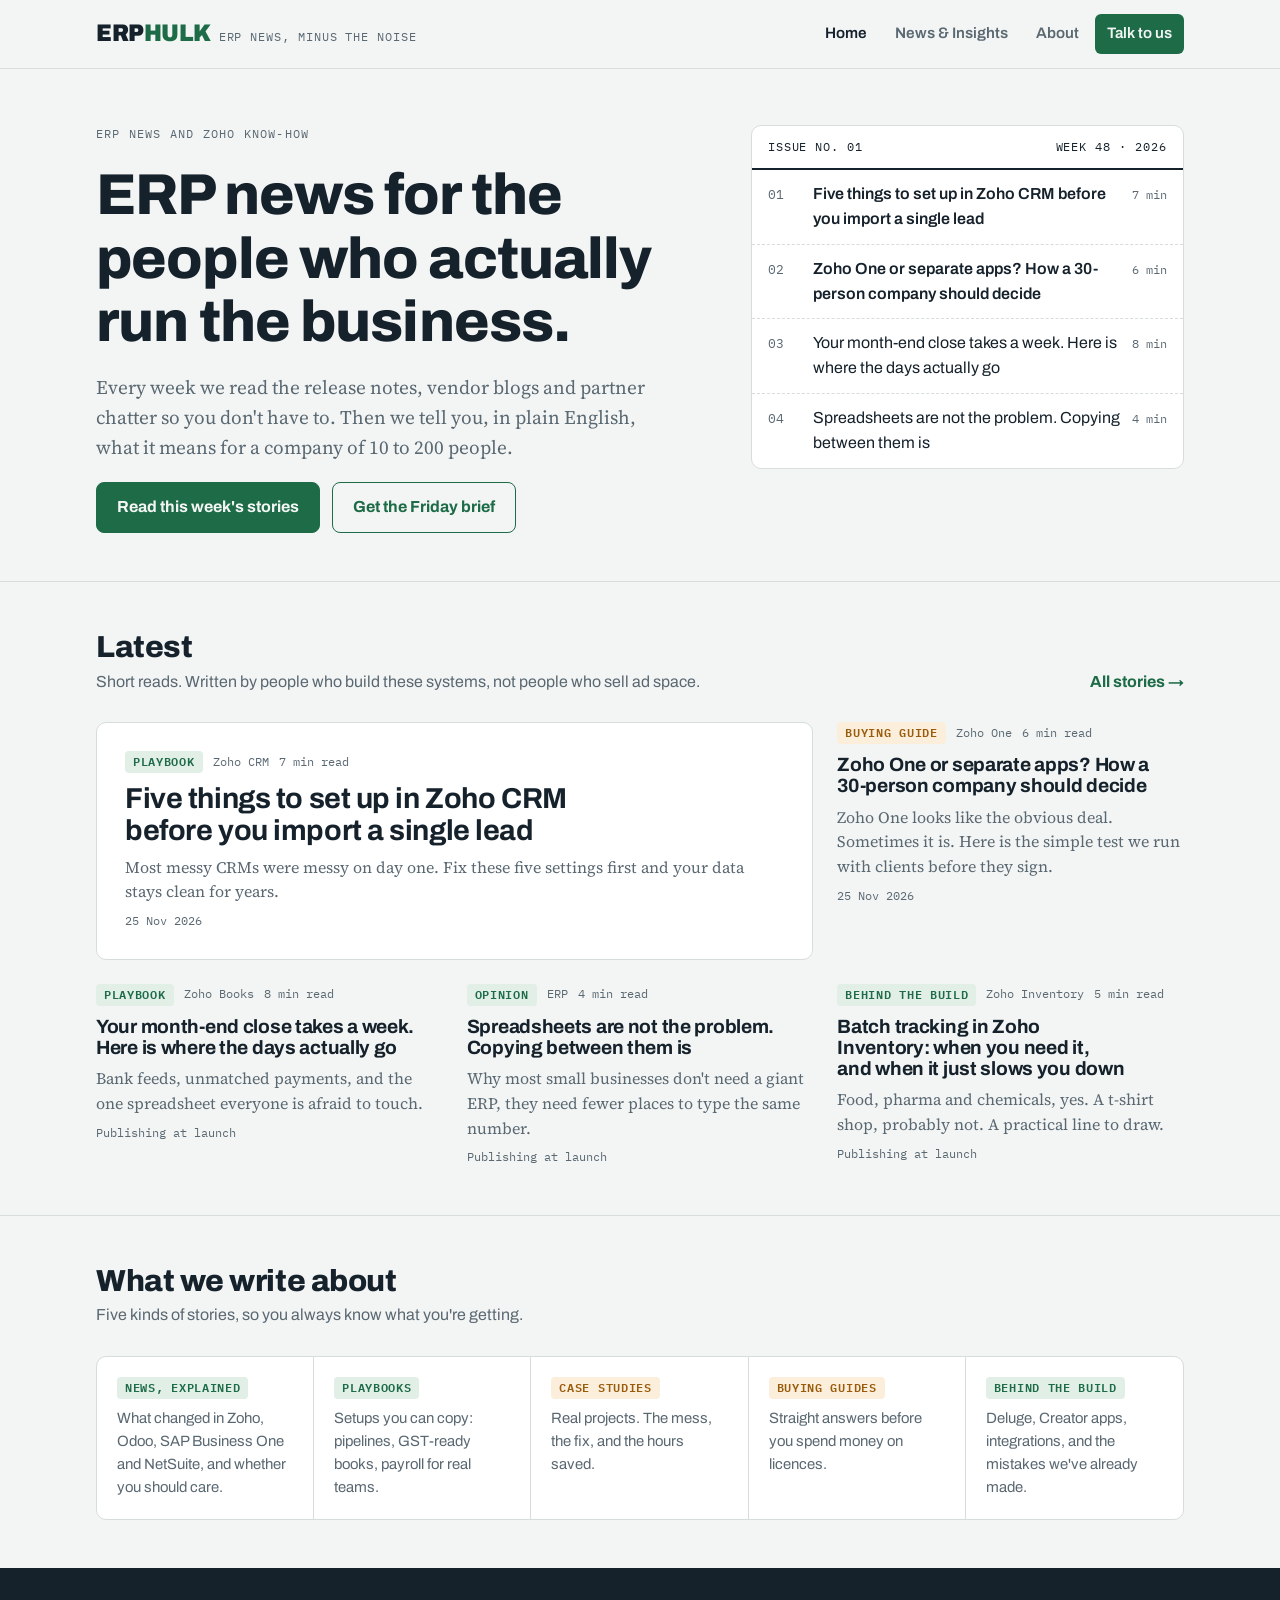
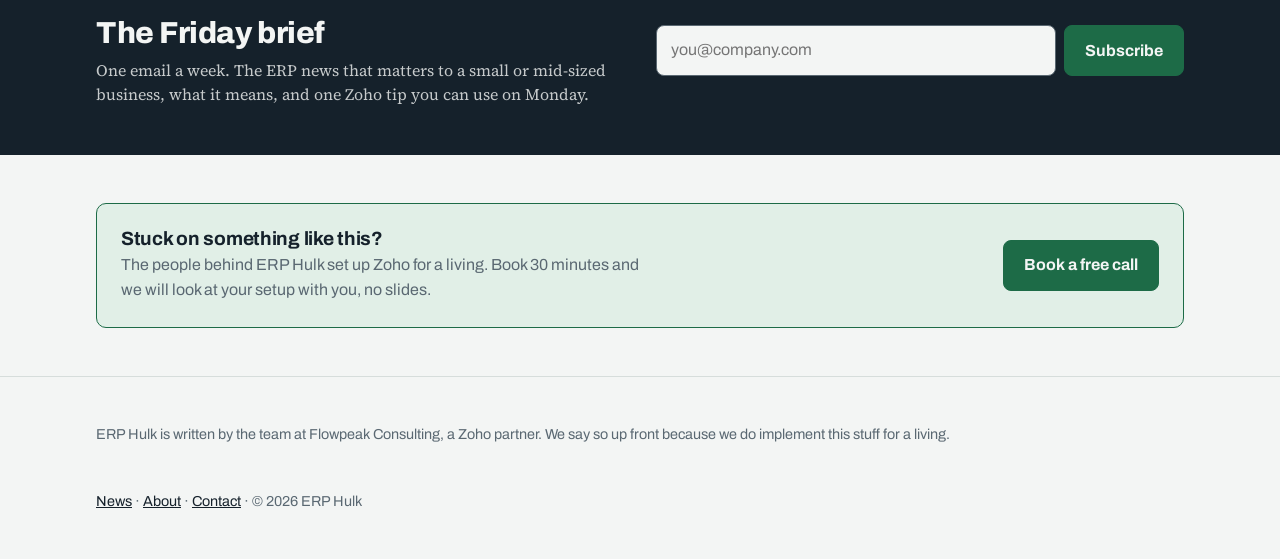
==== index.html @ 2a6e20d2 "Launch ERP Hulk site v1 Co-Authored-By: Claude Opus 5.5 <noreply@anthropic.com> Claude-Session: http" ====
<!doctype html> <html lang='en'> <head> <meta charset='utf-8'> <meta name='viewport' content='width=device-width, initial-scale=1, viewport-fit=cover'> <title>ERP Hulk</title> <meta name='description' content='Plain-English ERP news and Zoho know-how for small and mid-sized businesses.'> <link rel='preconnect' href='https://fonts.googleapis.com'><link rel='preconnect' href='https://fonts.gstatic.com' crossorigin><link rel='stylesheet' href='https://fonts.googleapis.com/css2?family=Archivo:wdth,wght@75..125,400..900&family=IBM+Plex+Mono:wght@400;600&family=Source+Serif+4:opsz,wght@8..60,400;8..60,600&display=swap'> <link rel='stylesheet' href='styles.css'> </head> <body> <header class='site-header'><div class='wrap'> <a class='logo' href='index.html'><span class='logo-mark'>ERP<span>HULK</span></span><span class='logo-tag'>ERP news, minus the noise</span></a> <nav class='nav' aria-label='Main'><a href='index.html' aria-current='page'>Home</a><a href='news.html'>News & Insights</a><a href='about.html'>About</a><a class='nav-cta' href='contact.html'>Talk to us</a></nav> </div></header> <main> <section class='hero'><div class='wrap'> <div class='hero-copy'> <span class='eyebrow'>ERP news and Zoho know-how</span> <h1>ERP news for the people who actually run the business.</h1> <p class='lede'>Every week we read the release notes, vendor blogs and partner chatter so you don't have to. Then we tell you, in plain English, what it means for a company of 10 to 200 people.</p> <div class='hero-actions'><a class='btn btn-primary' href='news.html'>Read this week's stories</a><a class='btn btn-ghost' href='#brief'>Get the Friday brief</a></div> </div> <div class='ledger' aria-label='This issue'> <div class='ledger-head'><span>Issue No. 01</span><span>Week 48 · 2026</span></div> <ol><li><span class='no'>01</span><a href='zoho-crm-before-you-import.html'>Five things to set up in Zoho CRM before you import a single lead</a><span class='min'>7 min</span></li><li><span class='no'>02</span><a href='zoho-one-or-separate-apps.html'>Zoho One or separate apps? How a 30-person company should decide</a><span class='min'>6 min</span></li><li><span class='no'>03</span><span>Your month-end close takes a week. Here is where the days actually go</span><span class='min'>8 min</span></li><li><span class='no'>04</span><span>Spreadsheets are not the problem. Copying between them is</span><span class='min'>4 min</span></li></ol> </div> </div></section> <section class='section'><div class='wrap'> <div class='section-head'><div><h2>Latest</h2><p>Short reads. Written by people who build these systems, not people who sell ad space.</p></div><a class='link-arrow' href='news.html'>All stories →</a></div> <div class='grid'> <article class='story story-feature' data-pillar='playbooks'> <div class='meta'><span class='tag'>Playbook</span><span>Zoho CRM</span><span>7 min read</span></div> <div class='story-body' style='display:grid;gap:8px;min-width:0'><h3><a href='zoho-crm-before-you-import.html'>Five things to set up in Zoho CRM before you import a single lead</a></h3><p>Most messy CRMs were messy on day one. Fix these five settings first and your data stays clean for years.</p><div class='meta'><span>25 Nov 2026</span></div></div> </article> <article class='story' data-pillar='guides'> <div class='meta'><span class='tag amber'>Buying guide</span><span>Zoho One</span><span>6 min read</span></div> <div class='story-body' style='display:grid;gap:8px;min-width:0'><h3><a href='zoho-one-or-separate-apps.html'>Zoho One or separate apps? How a 30-person company should decide</a></h3><p>Zoho One looks like the obvious deal. Sometimes it is. Here is the simple test we run with clients before they sign.</p><div class='meta'><span>25 Nov 2026</span></div></div> </article> <article class='story' data-pillar='playbooks'> <div class='meta'><span class='tag'>Playbook</span><span>Zoho Books</span><span>8 min read</span></div> <div class='story-body' style='display:grid;gap:8px;min-width:0'><h3>Your month-end close takes a week. Here is where the days actually go</h3><p>Bank feeds, unmatched payments, and the one spreadsheet everyone is afraid to touch.</p><div class='meta'><span>Publishing at launch</span></div></div> </article> <article class='story' data-pillar='news'> <div class='meta'><span class='tag'>Opinion</span><span>ERP</span><span>4 min read</span></div> <div class='story-body' style='display:grid;gap:8px;min-width:0'><h3>Spreadsheets are not the problem. Copying between them is</h3><p>Why most small businesses don't need a giant ERP, they need fewer places to type the same number.</p><div class='meta'><span>Publishing at launch</span></div></div> </article> <article class='story' data-pillar='build'> <div class='meta'><span class='tag'>Behind the build</span><span>Zoho Inventory</span><span>5 min read</span></div> <div class='story-body' style='display:grid;gap:8px;min-width:0'><h3>Batch tracking in Zoho Inventory: when you need it, and when it just slows you down</h3><p>Food, pharma and chemicals, yes. A t-shirt shop, probably not. A practical line to draw.</p><div class='meta'><span>Publishing at launch</span></div></div> </article> </div> </div></section> <section class='section'><div class='wrap'> <div class='section-head'><div><h2>What we write about</h2><p>Five kinds of stories, so you always know what you're getting.</p></div></div> <div class='pillars'> <div class='pillar'><span class='tag'>News, explained</span><p>What changed in Zoho, Odoo, SAP Business One and NetSuite, and whether you should care.</p></div> <div class='pillar'><span class='tag'>Playbooks</span><p>Setups you can copy: pipelines, GST-ready books, payroll for real teams.</p></div> <div class='pillar'><span class='tag amber'>Case studies</span><p>Real projects. The mess, the fix, and the hours saved.</p></div> <div class='pillar'><span class='tag amber'>Buying guides</span><p>Straight answers before you spend money on licences.</p></div> <div class='pillar'><span class='tag'>Behind the build</span><p>Deluge, Creator apps, integrations, and the mistakes we've already made.</p></div> </div> </div></section> <section class='band' aria-labelledby='brief'><div class='wrap'> <div><h2 id='brief'>The Friday brief</h2><p>One email a week. The ERP news that matters to a small or mid-sized business, what it means, and one Zoho tip you can use on Monday.</p></div> <div><form class='signup' data-demo='Sign-ups open at launch. Until then, follow ERP Hulk on LinkedIn.'> <label class='sr' for='brief-email' style='position:absolute;left:-9999px'>Work email</label> <input id='brief-email' type='email' required placeholder='you@company.com' autocomplete='email'> <button class='btn btn-primary' type='submit'>Subscribe</button> </form><p class='form-note' aria-live='polite'></p></div> </div></section> <section class='section' style='border-top:0'><div class='wrap'><aside class='help-box'> <div><h3>Stuck on something like this?</h3><p>The people behind ERP Hulk set up Zoho for a living. Book 30 minutes and we will look at your setup with you, no slides.</p></div> <a class='btn btn-primary' href='contact.html'>Book a free call</a> </aside></div></section> </main> <footer class='site-footer'><div class='wrap'> <p>ERP Hulk is written by the team at Flowpeak Consulting, a Zoho partner. We say so up front because we do implement this stuff for a living.</p> <p><a href='news.html'>News</a> · <a href='about.html'>About</a> · <a href='contact.html'>Contact</a> · © 2026 ERP Hulk</p> </div></footer> <script> document.querySelectorAll('form[data-demo]').forEach(function (f) { f.addEventListener('submit', function (e) { e.preventDefault(); var note = f.querySelector('.form-note') || f.parentElement.querySelector('.form-note'); if (note) note.textContent = f.getAttribute('data-demo'); f.reset(); }); }); var bar = document.querySelector('.filters'); if (bar) { bar.addEventListener('click', function (e) { var b = e.target.closest('button'); if (!b) return; bar.querySelectorAll('button').forEach(function (x) { x.setAttribute('aria-pressed', x === b ? 'true' : 'false'); }); var k = b.getAttribute('data-filter'); document.querySelectorAll('.list .story').forEach(function (s) { s.hidden = !(k === 'all' || s.getAttribute('data-pillar') === k); }); }); } </script> </body> </html>
---- styles.css ----
:root{--paper: #f3f5f4;--card: #ffffff;--ink: #15212b;--muted: #5a6872;--line: #d6dddb;--green: #1d6b47;--green-soft: #e1efe7;--amber: #9a5b0b;--amber-soft: #fbefdc;--font-display: 'Archivo','Arial Narrow',system-ui,sans-serif;--font-body: 'Source Serif 4',Georgia,'Times New Roman',serif;--font-ui: 'Archivo',system-ui,-apple-system,'Segoe UI',sans-serif;--font-mono: 'IBM Plex Mono',ui-monospace,Menlo,Consolas,monospace;--wrap: 1120px;}@media (prefers-color-scheme: dark){:root:not([data-theme='light']){--paper: #0f1619;--card: #162127;--ink: #e6ecea;--muted: #9aa8af;--line: #2a3a40;--green: #5fbf8d;--green-soft: #173327;--amber: #e3a54f;--amber-soft: #33270f;color-scheme: dark;}}:root[data-theme='dark']{--paper: #0f1619;--card: #162127;--ink: #e6ecea;--muted: #9aa8af;--line: #2a3a40;--green: #5fbf8d;--green-soft: #173327;--amber: #e3a54f;--amber-soft: #33270f;color-scheme: dark;}*{box-sizing: border-box;}html{-webkit-text-size-adjust: 100%;}body{margin: 0;background: var(--paper);color: var(--ink);font-family: var(--font-ui);font-size: 16px;line-height: 1.55;}img{max-width: 100%;}a{color: inherit;}a:focus-visible,button:focus-visible,input:focus-visible,select:focus-visible,textarea:focus-visible{outline: 3px solid var(--green);outline-offset: 2px;}.wrap{max-width: var(--wrap);margin: 0 auto;padding-left: max(16px,env(safe-area-inset-left,0px));padding-right: max(16px,env(safe-area-inset-right,0px));}.site-header{border-bottom: 1px solid var(--line);background: var(--paper);}.site-header .wrap{display: flex;align-items: center;justify-content: space-between;gap: 16px;flex-wrap: wrap;padding-block: 14px;}.logo{display: flex;align-items: baseline;gap: 8px;text-decoration: none;}.logo-mark{font-family: var(--font-display);font-weight: 900;font-size: 1.5rem;letter-spacing: -0.02em;font-stretch: 90%;}.logo-mark span{color: var(--green);}.logo-tag{font-family: var(--font-mono);font-size: 0.72rem;color: var(--muted);text-transform: uppercase;letter-spacing: 0.08em;}.nav{display: flex;gap: 4px;flex-wrap: wrap;}.nav a{text-decoration: none;padding: 8px 12px;border-radius: 6px;font-weight: 600;font-size: 0.95rem;color: var(--muted);}.nav a:hover{color: var(--ink);background: var(--card);}.nav a[aria-current='page']{color: var(--ink);}.nav a.nav-cta{background: var(--green);color: var(--paper);}.nav a.nav-cta:hover{background: var(--green);color: var(--paper);opacity: 0.9;}h1,h2,h3{font-family: var(--font-display);line-height: 1.1;text-wrap: balance;margin: 0;letter-spacing: -0.015em;}h1{font-size: clamp(2.1rem,5vw,3.6rem);font-weight: 800;}h2{font-size: clamp(1.4rem,2.6vw,1.9rem);font-weight: 800;}h3{font-size: 1.2rem;font-weight: 700;}.eyebrow{font-family: var(--font-mono);font-size: 0.75rem;text-transform: uppercase;letter-spacing: 0.1em;color: var(--muted);}.lede{font-family: var(--font-body);font-size: 1.2rem;color: var(--muted);max-width: 58ch;margin: 0;}.hero .wrap{display: grid;grid-template-columns: minmax(0,1.4fr) minmax(0,1fr);gap: 48px;padding-block: 56px 48px;align-items: start;}.hero-copy{display: grid;gap: 20px;min-width: 0;}.hero-actions{display: flex;gap: 12px;flex-wrap: wrap;}.btn{display: inline-flex;align-items: center;justify-content: center;gap: 8px;font-family: var(--font-ui);font-weight: 700;font-size: 1rem;padding: 12px 20px;border-radius: 8px;border: 1px solid var(--green);text-decoration: none;cursor: pointer;}.btn-primary{background: var(--green);color: var(--paper);}.btn-ghost{background: transparent;color: var(--green);}.btn:hover{opacity: 0.9;}.ledger{background: var(--card);border: 1px solid var(--line);border-radius: 10px;overflow: hidden;min-width: 0;}.ledger-head{display: flex;justify-content: space-between;gap: 12px;padding: 12px 16px;border-bottom: 2px solid var(--ink);font-family: var(--font-mono);font-size: 0.75rem;text-transform: uppercase;letter-spacing: 0.08em;}.ledger ol{list-style: none;margin: 0;padding: 0;}.ledger li{display: grid;grid-template-columns: 2.2rem minmax(0,1fr) auto;gap: 10px;padding: 12px 16px;border-bottom: 1px dashed var(--line);align-items: baseline;}.ledger li:last-child{border-bottom: 0;}.ledger .no{font-family: var(--font-mono);color: var(--muted);font-size: 0.8rem;font-variant-numeric: tabular-nums;}.ledger a{text-decoration: none;font-weight: 600;}.ledger a:hover{text-decoration: underline;}.ledger .min{font-family: var(--font-mono);font-size: 0.75rem;color: var(--muted);white-space: nowrap;font-variant-numeric: tabular-nums;}.section{padding-block: 48px;border-top: 1px solid var(--line);}.section-head{display: flex;justify-content: space-between;align-items: end;gap: 16px;flex-wrap: wrap;margin-bottom: 28px;}.section-head p{margin: 6px 0 0;color: var(--muted);}.link-arrow{font-weight: 700;color: var(--green);text-decoration: none;}.link-arrow:hover{text-decoration: underline;}.grid{display: grid;grid-template-columns: repeat(3,minmax(0,1fr));gap: 24px;}.story{display: grid;gap: 10px;align-content: start;min-width: 0;}.story h3 a{text-decoration: none;}.story h3 a:hover{text-decoration: underline;text-decoration-color: var(--green);}.story p{margin: 0;font-family: var(--font-body);color: var(--muted);}.meta{display: flex;gap: 10px;align-items: center;flex-wrap: wrap;font-family: var(--font-mono);font-size: 0.75rem;color: var(--muted);}.tag{display: inline-block;padding: 2px 8px;border-radius: 4px;background: var(--green-soft);color: var(--green);font-family: var(--font-mono);font-size: 0.72rem;text-transform: uppercase;letter-spacing: 0.06em;font-weight: 600;}.tag.amber{background: var(--amber-soft);color: var(--amber);}.story-feature{grid-column: span 2;padding: 28px;background: var(--card);border: 1px solid var(--line);border-radius: 10px;}.story-feature h3{font-size: clamp(1.4rem,2.4vw,1.8rem);}.pillars{display: grid;grid-template-columns: repeat(5,minmax(0,1fr));gap: 0;border: 1px solid var(--line);border-radius: 10px;overflow: hidden;background: var(--card);}.pillar{padding: 20px;border-right: 1px solid var(--line);display: grid;gap: 8px;align-content: start;min-width: 0;}.pillar:last-child{border-right: 0;}.pillar .tag{justify-self: start;}.pillar p{margin: 0;color: var(--muted);font-size: 0.93rem;}.band{background: var(--ink);color: var(--paper);}.band .wrap{display: grid;grid-template-columns: minmax(0,1fr) minmax(0,1fr);gap: 32px;padding-block: 48px;align-items: center;}.band p{margin: 8px 0 0;opacity: 0.8;font-family: var(--font-body);}.signup{display: flex;gap: 8px;flex-wrap: wrap;}.signup input{flex: 1 1 220px;min-width: 0;padding: 12px 14px;border-radius: 8px;border: 1px solid var(--muted);background: var(--paper);color: var(--ink);font: inherit;}.signup .btn{border-color: var(--green);}.form-note{font-family: var(--font-mono);font-size: 0.78rem;margin-top: 10px;opacity: 0.85;min-height: 1.2em;}.help-box{display: flex;justify-content: space-between;align-items: center;gap: 20px;flex-wrap: wrap;padding: 24px;border: 1px solid var(--green);border-radius: 10px;background: var(--green-soft);}.help-box p{margin: 4px 0 0;color: var(--muted);max-width: 60ch;}.article-head{padding-block: 48px 24px;display: grid;gap: 16px;max-width: 760px;}.prose{max-width: 680px;font-family: var(--font-body);font-size: 1.15rem;line-height: 1.7;padding-bottom: 48px;}.prose h2{font-size: 1.5rem;margin: 2em 0 0.5em;}.prose p,.prose ul,.prose ol{margin: 0 0 1.1em;}.prose li{margin-bottom: 0.4em;}.prose code{font-family: var(--font-mono);font-size: 0.85em;background: var(--card);border: 1px solid var(--line);padding: 1px 5px;border-radius: 4px;}.prose blockquote{margin: 1.5em 0;padding: 4px 0 4px 20px;border-left: 3px solid var(--green);color: var(--muted);font-style: italic;}.author{display: flex;gap: 14px;align-items: center;padding: 20px 0;border-top: 1px solid var(--line);border-bottom: 1px solid var(--line);margin: 32px 0;font-family: var(--font-ui);font-size: 0.95rem;}.avatar{width: 48px;height: 48px;border-radius: 50%;background: var(--green);color: var(--paper);display: grid;place-items: center;font-weight: 800;flex: none;}.filters{display: flex;gap: 8px;flex-wrap: wrap;margin-bottom: 28px;}.filters button{font: inherit;font-weight: 600;font-size: 0.9rem;padding: 8px 14px;border-radius: 999px;border: 1px solid var(--line);background: var(--card);color: var(--muted);cursor: pointer;}.filters button[aria-pressed='true']{background: var(--ink);color: var(--paper);border-color: var(--ink);}.list{display: grid;gap: 0;}.list .story{grid-template-columns: 9rem minmax(0,1fr);gap: 20px;padding: 22px 0;border-bottom: 1px solid var(--line);}.list .story .meta{flex-direction: column;align-items: start;gap: 6px;}.page-head{padding-block: 48px 32px;display: grid;gap: 14px;}.two-col{display: grid;grid-template-columns: minmax(0,1.3fr) minmax(0,1fr);gap: 48px;padding-bottom: 56px;}.two-col .prose{padding-bottom: 0;}.panel{background: var(--card);border: 1px solid var(--line);border-radius: 10px;padding: 24px;display: grid;gap: 14px;align-content: start;}.panel dl{margin: 0;display: grid;gap: 12px;}.panel dt{font-family: var(--font-mono);font-size: 0.75rem;text-transform: uppercase;letter-spacing: 0.08em;color: var(--muted);}.panel dd{margin: 2px 0 0;font-weight: 600;user-select: all;}.form{display: grid;gap: 14px;}.form label{display: grid;gap: 6px;font-weight: 600;font-size: 0.95rem;}.form input,.form select,.form textarea{font: inherit;font-weight: 400;padding: 11px 12px;border-radius: 8px;border: 1px solid var(--line);background: var(--paper);color: var(--ink);min-width: 0;}.form textarea{min-height: 120px;resize: vertical;}.site-footer{border-top: 1px solid var(--line);padding-block: 32px;color: var(--muted);font-size: 0.9rem;}.site-footer .wrap{display: flex;justify-content: space-between;gap: 16px;flex-wrap: wrap;}.site-footer a{color: var(--ink);}@media (max-width: 900px){.hero .wrap,.band .wrap,.two-col{grid-template-columns: minmax(0,1fr);gap: 32px;}.grid{grid-template-columns: repeat(2,minmax(0,1fr));}.pillars{grid-template-columns: repeat(2,minmax(0,1fr));}.pillar{border-bottom: 1px solid var(--line);}}@media (max-width: 600px){.grid,.pillars{grid-template-columns: minmax(0,1fr);}.story-feature{grid-column: auto;padding: 20px;}.pillar{border-right: 0;}.list .story{grid-template-columns: minmax(0,1fr);gap: 8px;}.list .story .meta{flex-direction: row;}.hero .wrap{padding-block: 36px;}}@media (prefers-reduced-motion: reduce){*{transition: none !important;animation: none !important;}}[hidden]{display:none !important;}
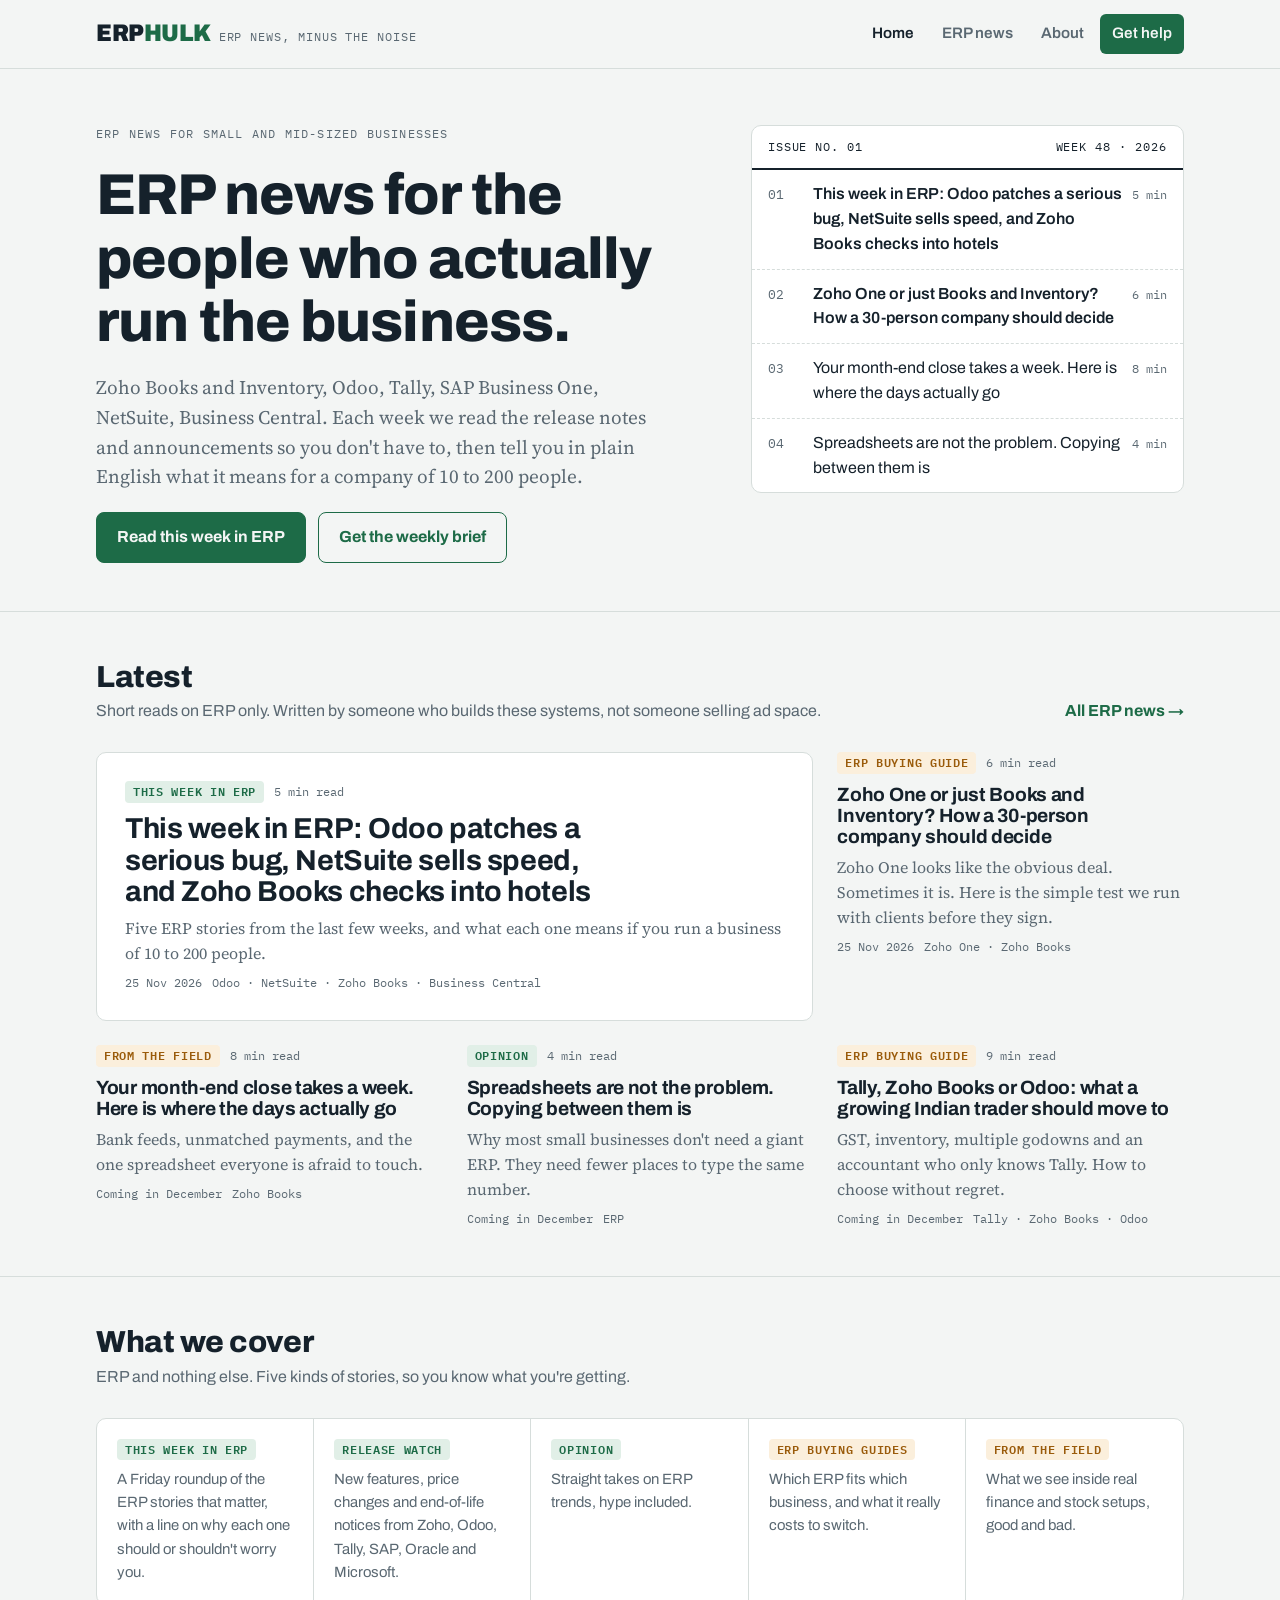
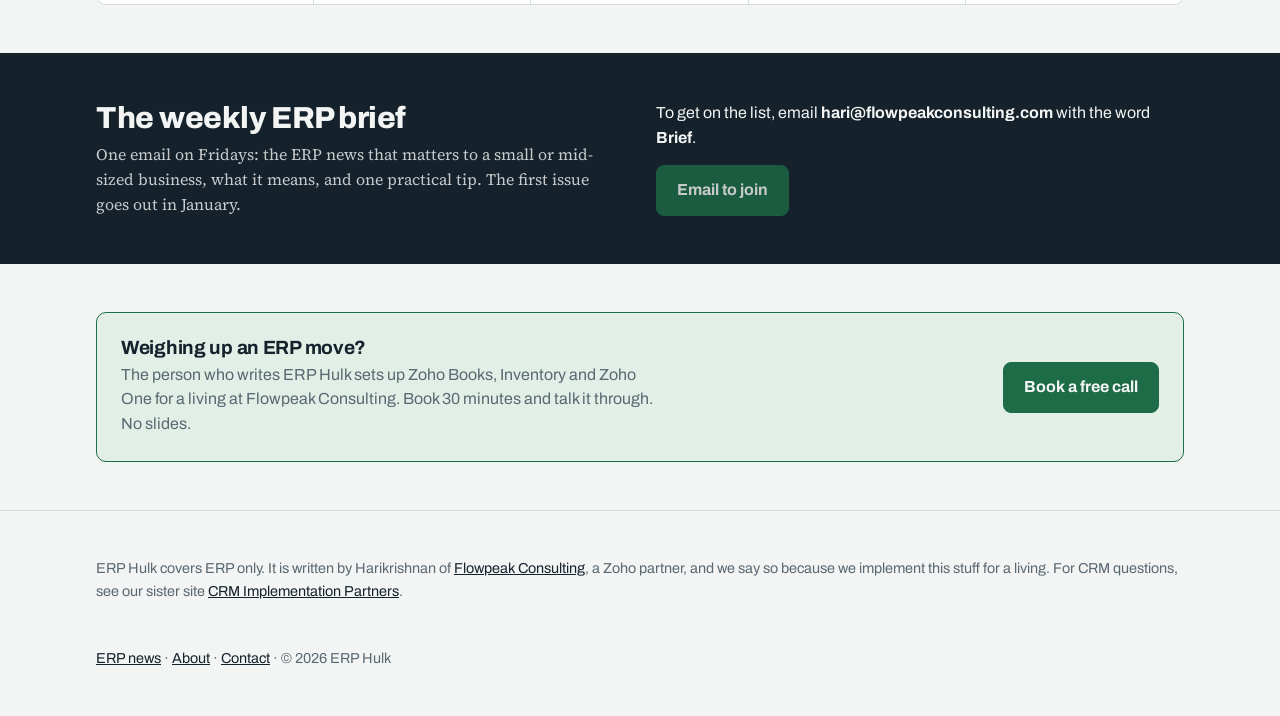
==== commit ea076b6e: "Make ERP Hulk ERP-only: weekly roundup, buying guide, Flowpeak booking links Co-Authored-By: Claude " ====
--- a/index.html
+++ b/index.html
@@ -1 +1,100 @@
-<!doctype html> <html lang='en'> <head> <meta charset='utf-8'> <meta name='viewport' content='width=device-width, initial-scale=1, viewport-fit=cover'> <title>ERP Hulk</title> <meta name='description' content='Plain-English ERP news and Zoho know-how for small and mid-sized businesses.'> <link rel='preconnect' href='https://fonts.googleapis.com'><link rel='preconnect' href='https://fonts.gstatic.com' crossorigin><link rel='stylesheet' href='https://fonts.googleapis.com/css2?family=Archivo:wdth,wght@75..125,400..900&family=IBM+Plex+Mono:wght@400;600&family=Source+Serif+4:opsz,wght@8..60,400;8..60,600&display=swap'> <link rel='stylesheet' href='styles.css'> </head> <body> <header class='site-header'><div class='wrap'> <a class='logo' href='index.html'><span class='logo-mark'>ERP<span>HULK</span></span><span class='logo-tag'>ERP news, minus the noise</span></a> <nav class='nav' aria-label='Main'><a href='index.html' aria-current='page'>Home</a><a href='news.html'>News & Insights</a><a href='about.html'>About</a><a class='nav-cta' href='contact.html'>Talk to us</a></nav> </div></header> <main> <section class='hero'><div class='wrap'> <div class='hero-copy'> <span class='eyebrow'>ERP news and Zoho know-how</span> <h1>ERP news for the people who actually run the business.</h1> <p class='lede'>Every week we read the release notes, vendor blogs and partner chatter so you don't have to. Then we tell you, in plain English, what it means for a company of 10 to 200 people.</p> <div class='hero-actions'><a class='btn btn-primary' href='news.html'>Read this week's stories</a><a class='btn btn-ghost' href='#brief'>Get the Friday brief</a></div> </div> <div class='ledger' aria-label='This issue'> <div class='ledger-head'><span>Issue No. 01</span><span>Week 48 · 2026</span></div> <ol><li><span class='no'>01</span><a href='zoho-crm-before-you-import.html'>Five things to set up in Zoho CRM before you import a single lead</a><span class='min'>7 min</span></li><li><span class='no'>02</span><a href='zoho-one-or-separate-apps.html'>Zoho One or separate apps? How a 30-person company should decide</a><span class='min'>6 min</span></li><li><span class='no'>03</span><span>Your month-end close takes a week. Here is where the days actually go</span><span class='min'>8 min</span></li><li><span class='no'>04</span><span>Spreadsheets are not the problem. Copying between them is</span><span class='min'>4 min</span></li></ol> </div> </div></section> <section class='section'><div class='wrap'> <div class='section-head'><div><h2>Latest</h2><p>Short reads. Written by people who build these systems, not people who sell ad space.</p></div><a class='link-arrow' href='news.html'>All stories →</a></div> <div class='grid'> <article class='story story-feature' data-pillar='playbooks'> <div class='meta'><span class='tag'>Playbook</span><span>Zoho CRM</span><span>7 min read</span></div> <div class='story-body' style='display:grid;gap:8px;min-width:0'><h3><a href='zoho-crm-before-you-import.html'>Five things to set up in Zoho CRM before you import a single lead</a></h3><p>Most messy CRMs were messy on day one. Fix these five settings first and your data stays clean for years.</p><div class='meta'><span>25 Nov 2026</span></div></div> </article> <article class='story' data-pillar='guides'> <div class='meta'><span class='tag amber'>Buying guide</span><span>Zoho One</span><span>6 min read</span></div> <div class='story-body' style='display:grid;gap:8px;min-width:0'><h3><a href='zoho-one-or-separate-apps.html'>Zoho One or separate apps? How a 30-person company should decide</a></h3><p>Zoho One looks like the obvious deal. Sometimes it is. Here is the simple test we run with clients before they sign.</p><div class='meta'><span>25 Nov 2026</span></div></div> </article> <article class='story' data-pillar='playbooks'> <div class='meta'><span class='tag'>Playbook</span><span>Zoho Books</span><span>8 min read</span></div> <div class='story-body' style='display:grid;gap:8px;min-width:0'><h3>Your month-end close takes a week. Here is where the days actually go</h3><p>Bank feeds, unmatched payments, and the one spreadsheet everyone is afraid to touch.</p><div class='meta'><span>Publishing at launch</span></div></div> </article> <article class='story' data-pillar='news'> <div class='meta'><span class='tag'>Opinion</span><span>ERP</span><span>4 min read</span></div> <div class='story-body' style='display:grid;gap:8px;min-width:0'><h3>Spreadsheets are not the problem. Copying between them is</h3><p>Why most small businesses don't need a giant ERP, they need fewer places to type the same number.</p><div class='meta'><span>Publishing at launch</span></div></div> </article> <article class='story' data-pillar='build'> <div class='meta'><span class='tag'>Behind the build</span><span>Zoho Inventory</span><span>5 min read</span></div> <div class='story-body' style='display:grid;gap:8px;min-width:0'><h3>Batch tracking in Zoho Inventory: when you need it, and when it just slows you down</h3><p>Food, pharma and chemicals, yes. A t-shirt shop, probably not. A practical line to draw.</p><div class='meta'><span>Publishing at launch</span></div></div> </article> </div> </div></section> <section class='section'><div class='wrap'> <div class='section-head'><div><h2>What we write about</h2><p>Five kinds of stories, so you always know what you're getting.</p></div></div> <div class='pillars'> <div class='pillar'><span class='tag'>News, explained</span><p>What changed in Zoho, Odoo, SAP Business One and NetSuite, and whether you should care.</p></div> <div class='pillar'><span class='tag'>Playbooks</span><p>Setups you can copy: pipelines, GST-ready books, payroll for real teams.</p></div> <div class='pillar'><span class='tag amber'>Case studies</span><p>Real projects. The mess, the fix, and the hours saved.</p></div> <div class='pillar'><span class='tag amber'>Buying guides</span><p>Straight answers before you spend money on licences.</p></div> <div class='pillar'><span class='tag'>Behind the build</span><p>Deluge, Creator apps, integrations, and the mistakes we've already made.</p></div> </div> </div></section> <section class='band' aria-labelledby='brief'><div class='wrap'> <div><h2 id='brief'>The Friday brief</h2><p>One email a week. The ERP news that matters to a small or mid-sized business, what it means, and one Zoho tip you can use on Monday.</p></div> <div><form class='signup' data-demo='Sign-ups open at launch. Until then, follow ERP Hulk on LinkedIn.'> <label class='sr' for='brief-email' style='position:absolute;left:-9999px'>Work email</label> <input id='brief-email' type='email' required placeholder='you@company.com' autocomplete='email'> <button class='btn btn-primary' type='submit'>Subscribe</button> </form><p class='form-note' aria-live='polite'></p></div> </div></section> <section class='section' style='border-top:0'><div class='wrap'><aside class='help-box'> <div><h3>Stuck on something like this?</h3><p>The people behind ERP Hulk set up Zoho for a living. Book 30 minutes and we will look at your setup with you, no slides.</p></div> <a class='btn btn-primary' href='contact.html'>Book a free call</a> </aside></div></section> </main> <footer class='site-footer'><div class='wrap'> <p>ERP Hulk is written by the team at Flowpeak Consulting, a Zoho partner. We say so up front because we do implement this stuff for a living.</p> <p><a href='news.html'>News</a> · <a href='about.html'>About</a> · <a href='contact.html'>Contact</a> · © 2026 ERP Hulk</p> </div></footer> <script> document.querySelectorAll('form[data-demo]').forEach(function (f) { f.addEventListener('submit', function (e) { e.preventDefault(); var note = f.querySelector('.form-note') || f.parentElement.querySelector('.form-note'); if (note) note.textContent = f.getAttribute('data-demo'); f.reset(); }); }); var bar = document.querySelector('.filters'); if (bar) { bar.addEventListener('click', function (e) { var b = e.target.closest('button'); if (!b) return; bar.querySelectorAll('button').forEach(function (x) { x.setAttribute('aria-pressed', x === b ? 'true' : 'false'); }); var k = b.getAttribute('data-filter'); document.querySelectorAll('.list .story').forEach(function (s) { s.hidden = !(k === 'all' || s.getAttribute('data-pillar') === k); }); }); } </script> </body> </html> +<!doctype html>
+<html lang="en">
+<head>
+<meta charset="utf-8">
+<meta name="viewport" content="width=device-width, initial-scale=1, viewport-fit=cover">
+<title>ERP Hulk: ERP news for small and mid-sized businesses</title>
+<meta name="description" content="Plain-English ERP news for owners and finance heads: Zoho Books, Odoo, Tally, SAP Business One, NetSuite and Business Central.">
+<link rel="canonical" href="https://www.erphulk.com/">
+<meta property="og:title" content="ERP Hulk: ERP news for small and mid-sized businesses">
+<meta property="og:description" content="Plain-English ERP news for owners and finance heads: Zoho Books, Odoo, Tally, SAP Business One, NetSuite and Business Central.">
+<meta property="og:type" content="website">
+<link rel="preconnect" href="https://fonts.googleapis.com"><link rel="preconnect" href="https://fonts.gstatic.com" crossorigin><link rel="stylesheet" href="https://fonts.googleapis.com/css2?family=Archivo:wdth,wght@75..125,400..900&family=IBM+Plex+Mono:wght@400;600&family=Source+Serif+4:opsz,wght@8..60,400;8..60,600&display=swap">
+<link rel="stylesheet" href="styles.css">
+</head>
+<body>
+<header class="site-header"><div class="wrap">
+<a class="logo" href="index.html"><span class="logo-mark">ERP<span>HULK</span></span><span class="logo-tag">ERP news, minus the noise</span></a>
+<nav class="nav" aria-label="Main"><a href="index.html" aria-current="page">Home</a><a href="news.html">ERP news</a><a href="about.html">About</a><a class="nav-cta" href="contact.html">Get help</a></nav>
+</div></header>
+<main>
+<section class="hero"><div class="wrap">
+<div class="hero-copy">
+<span class="eyebrow">ERP news for small and mid-sized businesses</span>
+<h1>ERP news for the people who actually run the business.</h1>
+<p class="lede">Zoho Books and Inventory, Odoo, Tally, SAP Business One, NetSuite, Business Central. Each week we read the release notes and announcements so you don't have to, then tell you in plain English what it means for a company of 10 to 200 people.</p>
+<div class="hero-actions"><a class="btn btn-primary" href="this-week-in-erp-week-48-2026.html">Read this week in ERP</a><a class="btn btn-ghost" href="#brief">Get the weekly brief</a></div>
+</div>
+<div class="ledger" aria-label="This issue">
+<div class="ledger-head"><span>Issue No. 01</span><span>Week 48 · 2026</span></div>
+<ol><li><span class="no">01</span><a href="this-week-in-erp-week-48-2026.html">This week in ERP: Odoo patches a serious bug, NetSuite sells speed, and Zoho Books checks into hotels</a><span class="min">5 min</span></li><li><span class="no">02</span><a href="zoho-one-or-books-and-inventory.html">Zoho One or just Books and Inventory? How a 30-person company should decide</a><span class="min">6 min</span></li><li><span class="no">03</span><span>Your month-end close takes a week. Here is where the days actually go</span><span class="min">8 min</span></li><li><span class="no">04</span><span>Spreadsheets are not the problem. Copying between them is</span><span class="min">4 min</span></li></ol>
+</div>
+</div></section>
+
+<section class="section"><div class="wrap">
+<div class="section-head"><div><h2>Latest</h2><p>Short reads on ERP only. Written by someone who builds these systems, not someone selling ad space.</p></div><a class="link-arrow" href="news.html">All ERP news →</a></div>
+<div class="grid">
+<article class="story story-feature" data-pillar="news">
+<div class="meta"><span class="tag">This week in ERP</span><span>5 min read</span></div>
+<div class="story-body" style="display:grid;gap:8px;min-width:0"><h3><a href="this-week-in-erp-week-48-2026.html">This week in ERP: Odoo patches a serious bug, NetSuite sells speed, and Zoho Books checks into hotels</a></h3><p>Five ERP stories from the last few weeks, and what each one means if you run a business of 10 to 200 people.</p><div class="meta"><span>25 Nov 2026</span><span>Odoo · NetSuite · Zoho Books · Business Central</span></div></div>
+</article>
+<article class="story" data-pillar="guides">
+<div class="meta"><span class="tag amber">ERP buying guide</span><span>6 min read</span></div>
+<div class="story-body" style="display:grid;gap:8px;min-width:0"><h3><a href="zoho-one-or-books-and-inventory.html">Zoho One or just Books and Inventory? How a 30-person company should decide</a></h3><p>Zoho One looks like the obvious deal. Sometimes it is. Here is the simple test we run with clients before they sign.</p><div class="meta"><span>25 Nov 2026</span><span>Zoho One · Zoho Books</span></div></div>
+</article>
+<article class="story" data-pillar="field">
+<div class="meta"><span class="tag amber">From the field</span><span>8 min read</span></div>
+<div class="story-body" style="display:grid;gap:8px;min-width:0"><h3>Your month-end close takes a week. Here is where the days actually go</h3><p>Bank feeds, unmatched payments, and the one spreadsheet everyone is afraid to touch.</p><div class="meta"><span>Coming in December</span><span>Zoho Books</span></div></div>
+</article>
+<article class="story" data-pillar="opinion">
+<div class="meta"><span class="tag">Opinion</span><span>4 min read</span></div>
+<div class="story-body" style="display:grid;gap:8px;min-width:0"><h3>Spreadsheets are not the problem. Copying between them is</h3><p>Why most small businesses don't need a giant ERP. They need fewer places to type the same number.</p><div class="meta"><span>Coming in December</span><span>ERP</span></div></div>
+</article>
+<article class="story" data-pillar="guides">
+<div class="meta"><span class="tag amber">ERP buying guide</span><span>9 min read</span></div>
+<div class="story-body" style="display:grid;gap:8px;min-width:0"><h3>Tally, Zoho Books or Odoo: what a growing Indian trader should move to</h3><p>GST, inventory, multiple godowns and an accountant who only knows Tally. How to choose without regret.</p><div class="meta"><span>Coming in December</span><span>Tally · Zoho Books · Odoo</span></div></div>
+</article>
+</div>
+</div></section>
+
+<section class="section"><div class="wrap">
+<div class="section-head"><div><h2>What we cover</h2><p>ERP and nothing else. Five kinds of stories, so you know what you're getting.</p></div></div>
+<div class="pillars">
+<div class="pillar"><span class="tag">This week in ERP</span><p>A Friday roundup of the ERP stories that matter, with a line on why each one should or shouldn't worry you.</p></div>
+<div class="pillar"><span class="tag">Release watch</span><p>New features, price changes and end-of-life notices from Zoho, Odoo, Tally, SAP, Oracle and Microsoft.</p></div>
+<div class="pillar"><span class="tag">Opinion</span><p>Straight takes on ERP trends, hype included.</p></div>
+<div class="pillar"><span class="tag amber">ERP buying guides</span><p>Which ERP fits which business, and what it really costs to switch.</p></div>
+<div class="pillar"><span class="tag amber">From the field</span><p>What we see inside real finance and stock setups, good and bad.</p></div>
+</div>
+</div></section>
+
+<section class="band" aria-labelledby="brief"><div class="wrap">
+<div><h2 id="brief">The weekly ERP brief</h2><p>One email on Fridays: the ERP news that matters to a small or mid-sized business, what it means, and one practical tip. The first issue goes out in January.</p></div>
+<div><p style="margin:0;font-family:var(--font-ui);opacity:1">To get on the list, email <strong>hari@flowpeakconsulting.com</strong> with the word <strong>Brief</strong>.</p>
+<p style="margin-top:14px"><a class="btn btn-primary" href="mailto:hari@flowpeakconsulting.com?subject=Brief">Email to join</a></p></div>
+</div></section>
+
+<section class="section" style="border-top:0"><div class="wrap"><aside class="help-box">
+<div><h3>Weighing up an ERP move?</h3><p>The person who writes ERP Hulk sets up Zoho Books, Inventory and Zoho One for a living at Flowpeak Consulting. Book 30 minutes and talk it through. No slides.</p></div>
+<a class="btn btn-primary" href="https://www.flowpeakconsulting.com/contact#book">Book a free call</a>
+</aside></div></section>
+</main>
+<footer class="site-footer"><div class="wrap">
+<p>ERP Hulk covers ERP only. It is written by Harikrishnan of <a href="https://www.flowpeakconsulting.com/">Flowpeak Consulting</a>, a Zoho partner, and we say so because we implement this stuff for a living. For CRM questions, see our sister site <a href="https://crmimplementationpartners.com/">CRM Implementation Partners</a>.</p>
+<p><a href="news.html">ERP news</a> · <a href="about.html">About</a> · <a href="contact.html">Contact</a> · © 2026 ERP Hulk</p>
+</div></footer>
+<script>
+var bar = document.querySelector(".filters");
+if (bar) {
+  bar.addEventListener("click", function (e) {
+    var b = e.target.closest("button"); if (!b) return;
+    bar.querySelectorAll("button").forEach(function (x) { x.setAttribute("aria-pressed", x === b ? "true" : "false"); });
+    var k = b.getAttribute("data-filter");
+    document.querySelectorAll(".list .story").forEach(function (s) {
+      s.hidden = !(k === "all" || s.getAttribute("data-pillar") === k);
+    });
+  });
+}
+</script>
+</body>
+</html>
